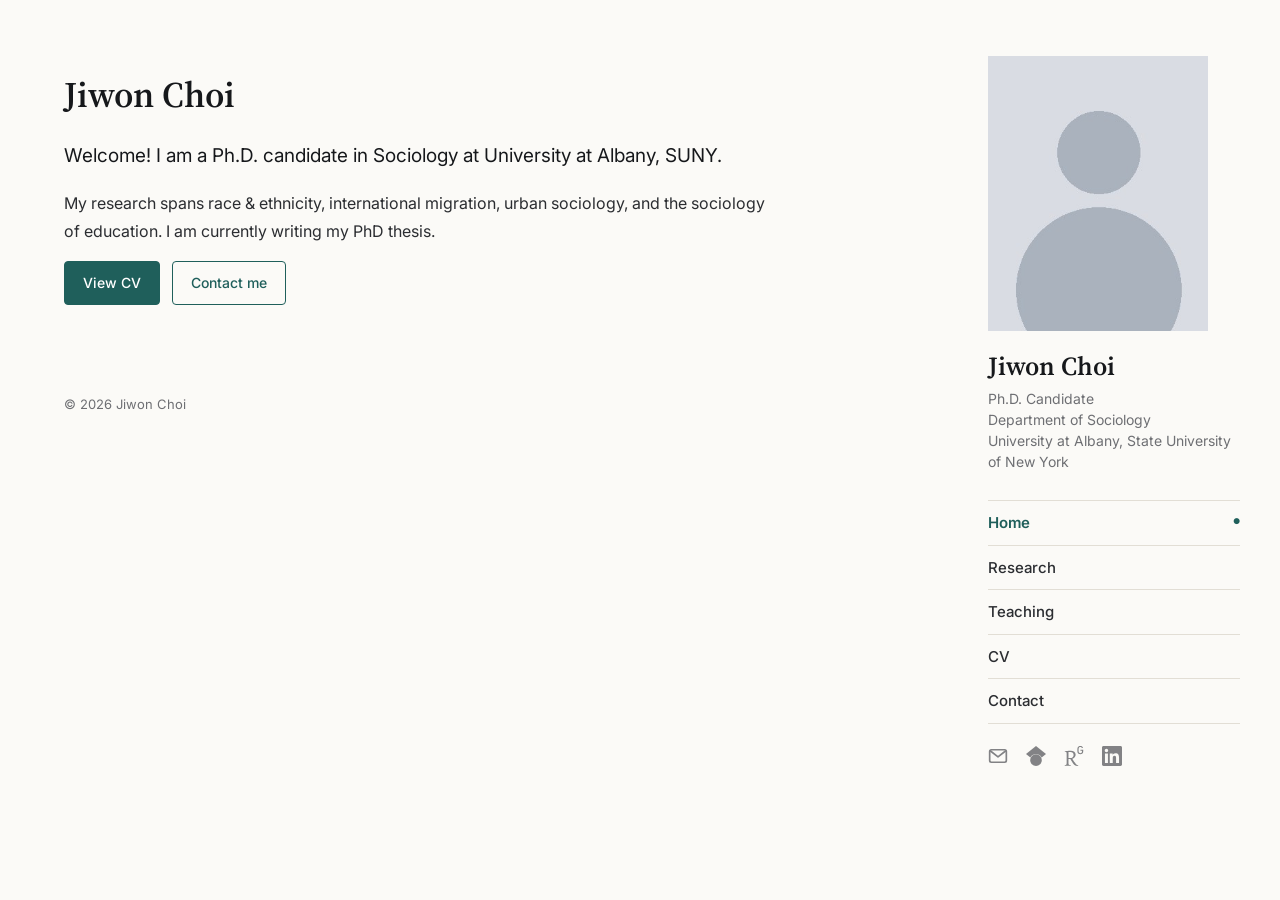
==== index.html @ 5751c20e "Update index.html" ====
<!DOCTYPE html>
<html lang="en">
<head>
  <meta charset="UTF-8">
  <meta name="viewport" content="width=device-width, initial-scale=1">
  <title>Jiwon Choi</title>
  <link rel="icon" href="images/favicon.svg" type="image/svg+xml">
  <link rel="stylesheet" href="style.css">
</head>
<body>
  <div class="layout">

    <!-- ===== 왼쪽 본문 ===== -->
    <main>
      <div class="content">
        <h1>Jiwon Choi</h1>
        <p class="lead">
          Welcome! I am a Ph.D. candidate in Sociology at University at Albany, SUNY.
        </p>
        <p>
          My research spans race &amp; ethnicity, international migration, urban sociology, and the sociology of education. I am currently writing my PhD thesis.
        </p>
        <p>
          <a class="button solid" href="cv.html">View CV</a>
          <a class="button" href="contact.html">Contact me</a>
        </p>

     

        <footer>© 2026 Jiwon Choi</footer>
      </div>
    </main>

    <!-- ===== 오른쪽 사이드바 ===== -->
    <aside class="sidebar">
      <img class="side-photo" src="images/profile.jpg" alt="Profile photo">
      <a class="side-name" href="index.html">Jiwon Choi</a>
      <p class="side-role">Ph.D. Candidate<br>Department of Sociology<br>University at Albany, State University of New York</p>

     <ul class="nav">
      <li><a href="index.html" class="active">Home</a></li>
        <li><a href="research.html">Research</a></li>
        <li><a href="teaching.html">Teaching</a></li>
        <li><a href="cv.html">CV</a></li>
        <li><a href="contact.html">Contact</a></li>
      </ul>

      <div class="icons">
        <a href="mailto:jchoi27@albany.edu" title="Email"><img src="images/icons/email.svg" alt="Email"></a>
        <a href="https://scholar.google.com/citations?user=bQFxTnsAAAAJ&amp;hl=en" title="Google Scholar"><img src="images/icons/scholar.svg" alt="Google Scholar"></a>
        <a href="https://www.researchgate.net/profile/Jiwon-Choi-56" title="ResearchGate"><img src="images/icons/researchgate.svg" alt="ResearchGate"></a>
        <a href="https://www.linkedin.com/in/jiwon-choi-sociology" title="LinkedIn"><img src="images/icons/linkedin.svg" alt="LinkedIn"></a>
      </div>
    </aside>

  </div>
</body>
</html>
---- style.css ----
/* 글꼴 (Google Fonts): 제목은 세리프, 본문은 산세리프 */
@import url("https://fonts.googleapis.com/css2?family=Source+Serif+4:opsz,wght@8..60,500;8..60,600&family=Inter:wght@400;500;600&display=swap");

/* ===== 색상 설정 (여기 숫자만 바꿔도 분위기가 바뀝니다) ===== */
:root {
  --bg: #fbfaf7;          /* 본문 배경 */
  --text: #2b2d31;        /* 기본 글자 */
  --heading: #16181b;     /* 제목 글자 */
  --muted: #6e6f73;       /* 회색 글자 */
  --accent: #1f5f5b;      /* 강조색 (링크, 현재 메뉴 표시) */
  --line: #e2ded5;        /* 구분선 */
  --side-width: 300px;    /* 사이드바 너비 */
}

* { box-sizing: border-box; }

html, body { margin: 0; }
body {
  background: var(--bg);
  color: var(--text);
  font: 16px/1.7 "Inter", "Apple SD Gothic Neo", "Malgun Gothic", sans-serif;
}

a { color: var(--accent); text-decoration: none; }
a:hover { text-decoration: underline; }

h1, h2, h3 {
  font-family: "Source Serif 4", Georgia, serif;
  color: var(--heading);
  font-weight: 600;
  line-height: 1.25;
}
h1 { font-size: 36px; margin: 0 0 24px; }
h2 { font-size: 22px; margin: 44px 0 14px; padding-bottom: 6px; border-bottom: 1px solid var(--line); }
h3 { font-size: 18px; margin: 24px 0 6px; }

/* ===== 전체 배치: 왼쪽 본문 + 오른쪽 사이드바 ===== */
.layout {
  display: flex;
  min-height: 100vh;
}
main {
  flex: 1;
  min-width: 0;
  padding: 72px 64px 80px;
}
.content { max-width: 720px; }

/* ===== 오른쪽 사이드바 ===== */
.sidebar {
  width: var(--side-width);
  flex-shrink: 0;
  padding: 56px 40px 32px 8px;
  position: sticky;      /* 스크롤해도 사이드바는 그 자리에 */
  top: 0;
  height: 100vh;
  overflow-y: auto;
}
/* 네모난 프로필 사진: 세로:가로 비율은 aspect-ratio 로 조절 (1 / 1 이면 정사각형) */
.side-photo {
  display: block;
  width: 100%;
  max-width: 220px;
  aspect-ratio: 4 / 5;
  object-fit: cover;
  background: #e6e3dc;
}
.side-name {
  display: block;
  margin-top: 20px;
  font-family: "Source Serif 4", Georgia, serif;
  font-size: 26px;
  font-weight: 600;
  line-height: 1.2;
  color: var(--heading);
}
.side-name:hover { text-decoration: none; }
.side-role { margin: 6px 0 0; font-size: 14px; color: var(--muted); line-height: 1.5; }

/* 메뉴 목록 */
.nav {
  list-style: none;
  margin: 28px 0 0;
  padding: 0;
  border-top: 1px solid var(--line);
}
.nav a {
  display: block;
  padding: 9px 0;
  border-bottom: 1px solid var(--line);
  color: var(--text);
  font-size: 15px;
  font-weight: 500;
}
.nav a:hover { color: var(--accent); text-decoration: none; }
.nav a::after { content: "→"; float: right; opacity: 0; transition: opacity .15s; }
.nav a:hover::after { opacity: .5; }
.nav a.active { color: var(--accent); font-weight: 600; }
.nav a.active::after { content: "●"; font-size: 8px; line-height: 2.8; opacity: 1; }

/* 로고 링크 (Email, Google Scholar 등): 가로 한 줄 */
.icons {
  display: flex;
  gap: 18px;
  margin-top: 22px;
}
.icons a { display: block; line-height: 0; opacity: .75; transition: opacity .15s; }
.icons a:hover { opacity: 1; }
.icons img { width: 20px; height: 20px; }

/* ===== 본문 요소 ===== */
.lead { font-size: 19px; line-height: 1.6; color: var(--heading); }
.muted { color: var(--muted); }

.button {
  display: inline-block;
  padding: 9px 18px;
  margin: 0 8px 8px 0;
  border: 1px solid var(--accent);
  border-radius: 4px;
  color: var(--accent);
  font-size: 14px;
  font-weight: 500;
}
.button:hover { background: var(--accent); color: #fff; text-decoration: none; }
.button.solid { background: var(--accent); color: #fff; }
.button.solid:hover { opacity: .9; }

/* 날짜가 오른쪽에 붙는 목록 (CV, Teaching 등) */
.entry { display: flex; justify-content: space-between; gap: 16px; margin: 10px 0; }
.entry .when { color: var(--muted); white-space: nowrap; font-size: 14px; }
.item { margin-bottom: 22px; }
.item p { margin: 4px 0; }

/* CV PDF 미리보기 창 */
.pdf-frame {
  width: 100%;
  height: 82vh;
  margin-top: 16px;
  border: 1px solid var(--line);
  border-radius: 4px;
  background: #fff;
}

table { width: 100%; border-collapse: collapse; }
td { padding: 10px 0; border-bottom: 1px solid var(--line); vertical-align: top; }
td:first-child { width: 160px; color: var(--muted); font-size: 14px; }

footer { margin-top: 80px; color: var(--muted); font-size: 13px; }

/* ===== 태블릿/휴대폰: 사이드바가 위로 올라옵니다 ===== */
@media (max-width: 860px) {
  .layout { flex-direction: column-reverse; }   /* 사이드바를 본문 위로 */
  .sidebar {
    width: 100%;
    height: auto;
    position: static;
    padding: 32px 16px 24px;
    text-align: center;
    border-bottom: 1px solid var(--line);
  }
  .side-photo { width: 150px; margin: 0 auto; }
  .nav { display: flex; flex-wrap: wrap; justify-content: center; gap: 4px 18px; border: none; margin-top: 18px; }
  .nav a { border: none; padding: 4px 0; }
  .nav a::after, .nav a.active::after { content: none; }
  .nav a.active { border-bottom: 2px solid var(--accent); }
  .icons { justify-content: center; margin-top: 16px; }
  main { padding: 40px 16px 60px; }
  h1 { font-size: 30px; }
  .pdf-frame { height: 70vh; }
}
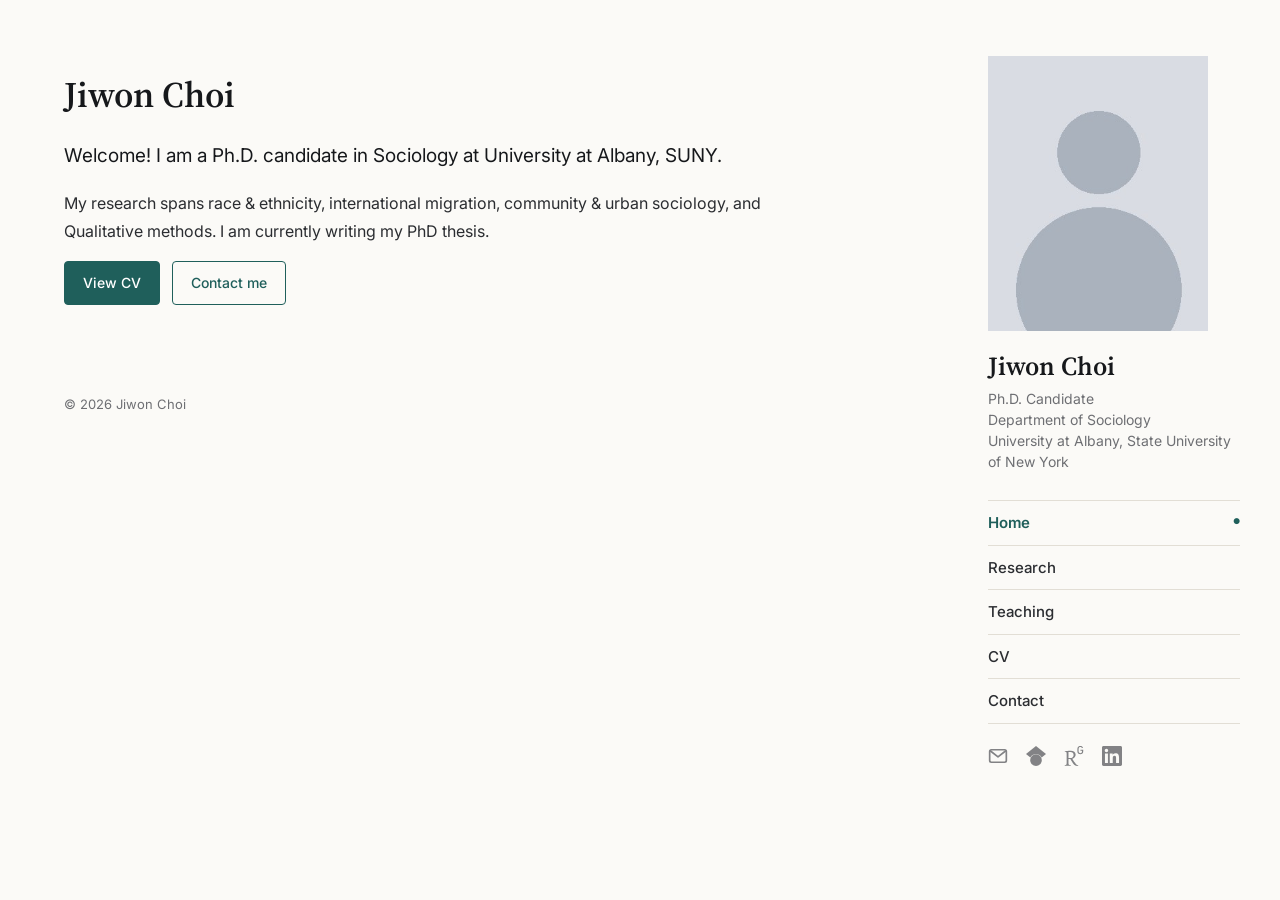
==== commit 466fdc79: "Update index.html" ====
--- a/index.html
+++ b/index.html
@@ -18,7 +18,7 @@
           Welcome! I am a Ph.D. candidate in Sociology at University at Albany, SUNY.
         </p>
         <p>
-          My research spans race &amp; ethnicity, international migration, urban sociology, and the sociology of education. I am currently writing my PhD thesis.
+          My research spans race &amp; ethnicity, international migration, community &amp; urban sociology, and Qualitative methods. I am currently writing my PhD thesis.
         </p>
         <p>
           <a class="button solid" href="cv.html">View CV</a>
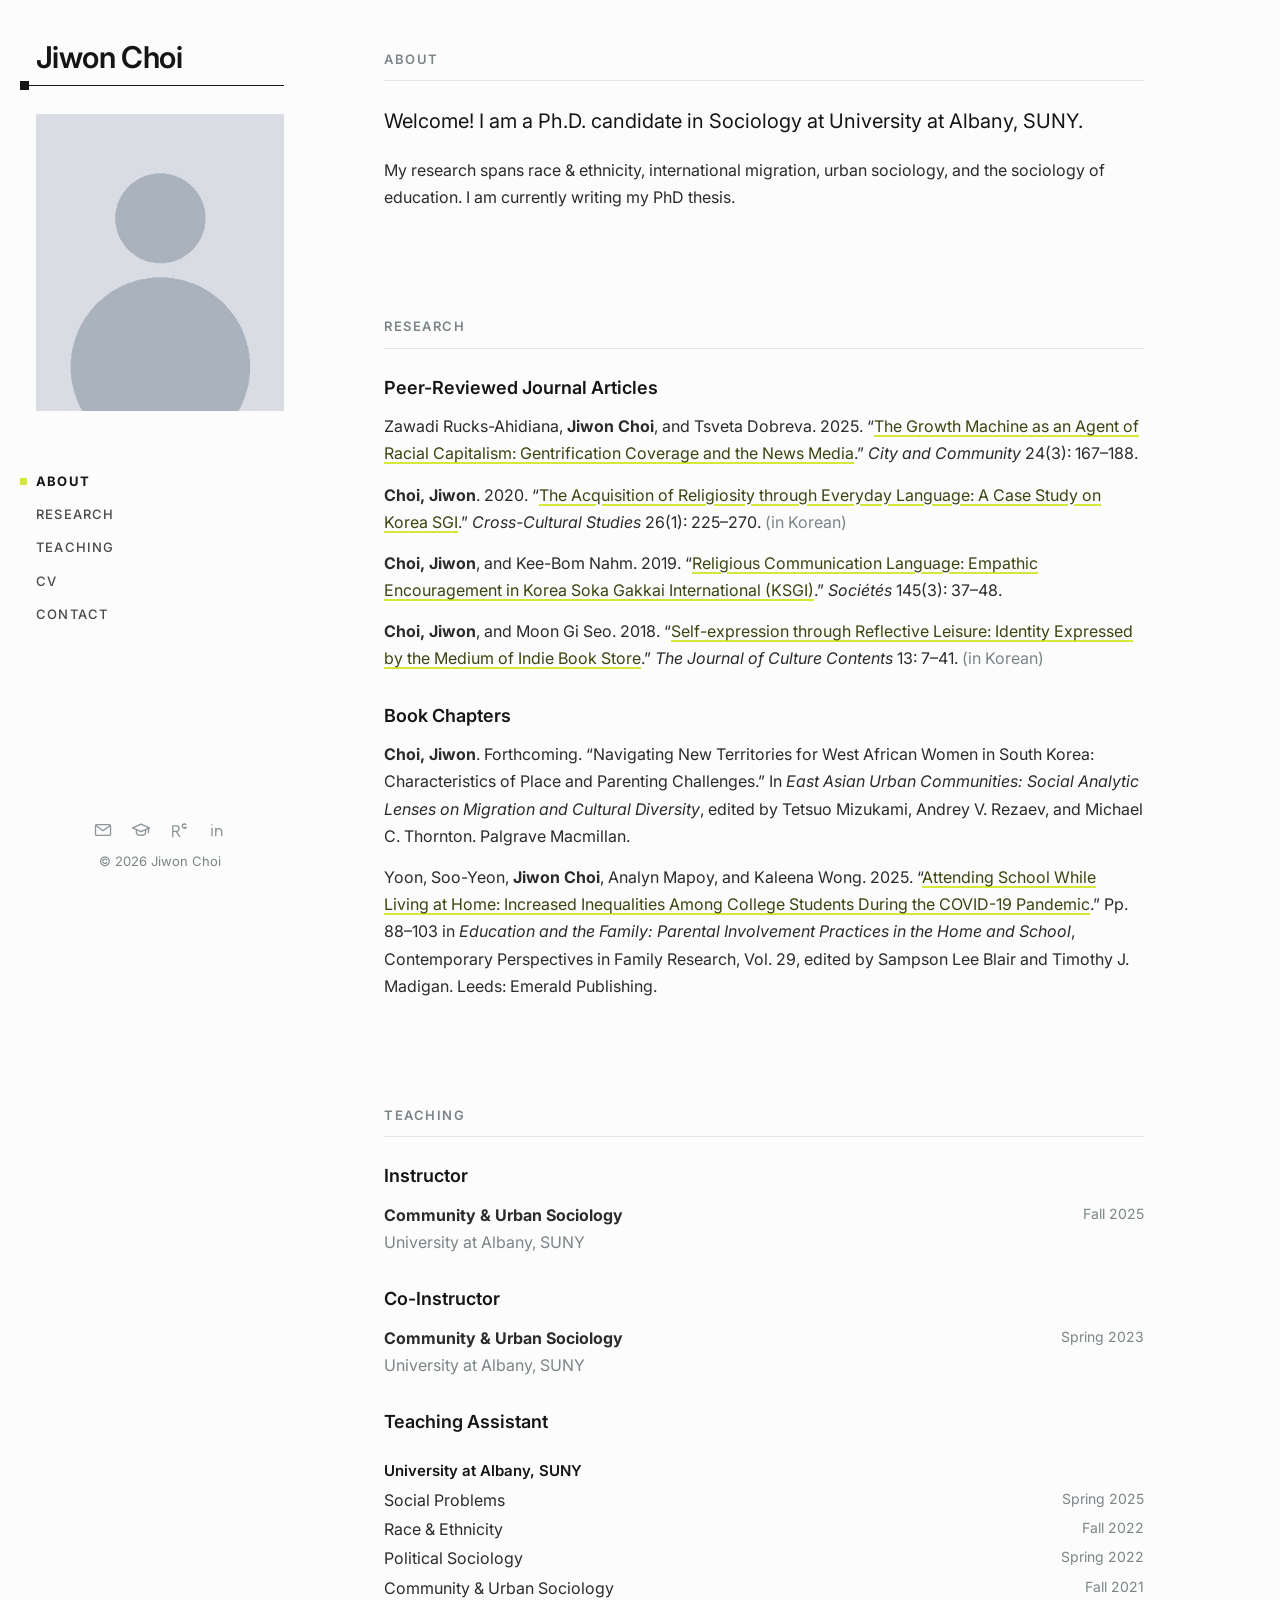
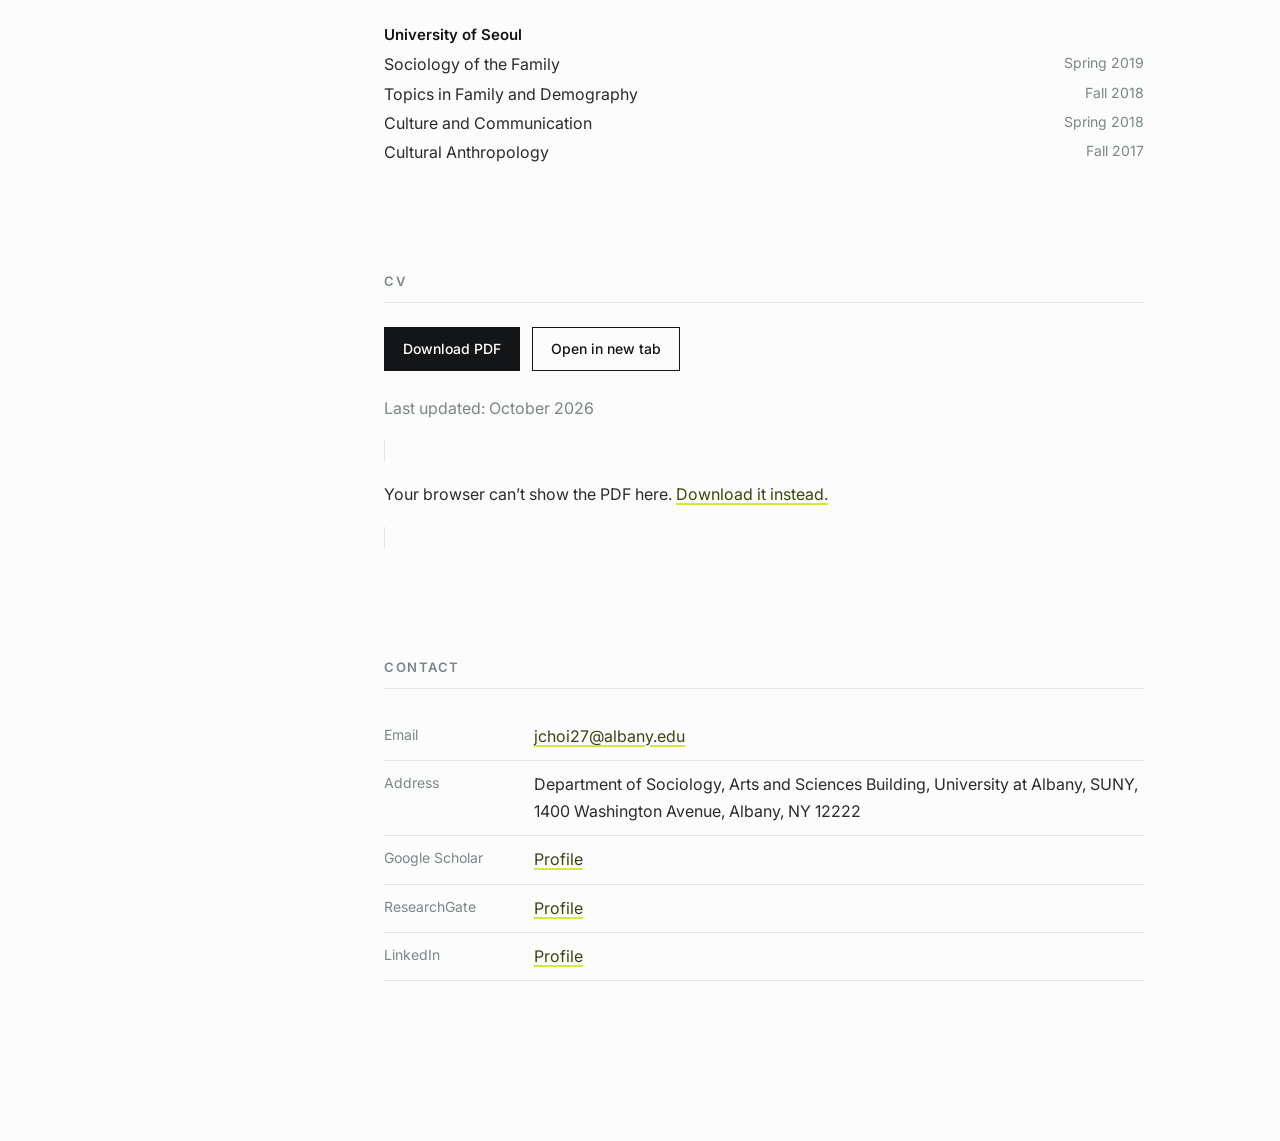
==== commit f254df82: "Add files via upload" ====
--- a/index.html
+++ b/index.html
@@ -4,55 +4,159 @@
   <meta charset="UTF-8">
   <meta name="viewport" content="width=device-width, initial-scale=1">
   <title>Jiwon Choi</title>
-  <link rel="icon" href="images/favicon.svg" type="image/svg+xml">
+  <link rel="icon" href="images/favicon.svg?v=2" type="image/svg+xml">
   <link rel="stylesheet" href="style.css">
 </head>
 <body>
   <div class="layout">
 
-    <!-- ===== 왼쪽 본문 ===== -->
+    <!-- ===================== 왼쪽 사이드바 (고정) ===================== -->
+    <aside class="sidebar">
+      <a class="side-name" href="#about">Jiwon Choi</a>
+      <div class="name-rule"></div>
+
+      <!-- 프로필 사진: images 폴더의 profile.jpg -->
+      <img class="side-photo" src="images/profile.jpg" alt="Jiwon Choi">
+
+      <!-- 메뉴: href="#구역이름" 이 오른쪽 본문의 section id 와 연결됩니다 -->
+      <ul class="nav">
+        <li><a href="#about">About</a></li>
+        <li><a href="#research">Research</a></li>
+        <li><a href="#teaching">Teaching</a></li>
+        <li><a href="#cv">CV</a></li>
+        <li><a href="#contact">Contact</a></li>
+      </ul>
+
+      <div class="side-bottom">
+        <!-- 아이콘 링크: href="..." 안의 주소만 바꾸면 됩니다 -->
+        <div class="icons">
+          <a href="mailto:jchoi27@albany.edu" title="Email" aria-label="Email">
+            <svg viewBox="0 0 24 24" fill="none" stroke="currentColor" stroke-width="1.6" stroke-linecap="round" stroke-linejoin="round"><rect x="3" y="5.5" width="18" height="13" rx="1.5"/><path d="m3.5 6.5 8.5 6.5 8.5-6.5"/></svg>
+          </a>
+          <a href="https://scholar.google.com/citations?user=bQFxTnsAAAAJ&amp;hl=en" title="Google Scholar" aria-label="Google Scholar">
+            <svg viewBox="0 0 24 24" fill="none" stroke="currentColor" stroke-width="1.6" stroke-linecap="round" stroke-linejoin="round"><path d="M2 9.5 12 5l10 4.5-10 4.5z"/><path d="M6.5 11.5v4.2c0 1.3 2.5 2.8 5.5 2.8s5.5-1.5 5.5-2.8v-4.2"/><path d="M21 10v5"/></svg>
+          </a>
+          <a href="https://www.researchgate.net/profile/Jiwon-Choi-56" title="ResearchGate" aria-label="ResearchGate">
+            <svg viewBox="0 0 24 24" fill="none" stroke="currentColor" stroke-width="1.6" stroke-linecap="round" stroke-linejoin="round"><path d="M4.5 20V7h4.3a3.3 3.3 0 0 1 0 6.6H4.5"/><path d="m8.6 13.6 4.2 6.4"/><path d="M20.3 5.4A2.6 2.6 0 1 0 20.6 9h-1.9"/></svg>
+          </a>
+          <a href="https://www.linkedin.com/in/jiwon-choi-sociology" title="LinkedIn" aria-label="LinkedIn">
+            <svg viewBox="0 0 24 24" fill="none" stroke="currentColor" stroke-width="1.6" stroke-linecap="round" stroke-linejoin="round"><path d="M6 10v9"/><path d="M6 5.6v.2"/><path d="M10.5 19v-9"/><path d="M10.5 14a3.6 3.6 0 0 1 7.2 0v5"/></svg>
+          </a>
+        </div>
+        <p class="copyright">© 2026 Jiwon Choi</p>
+      </div>
+    </aside>
+
+    <!-- ===================== 오른쪽 본문 (스크롤) ===================== -->
     <main>
       <div class="content">
-        <h1>Jiwon Choi</h1>
-        <p class="lead">
-          Welcome! I am a Ph.D. candidate in Sociology at University at Albany, SUNY.
-        </p>
-        <p>
-          My research spans race &amp; ethnicity, international migration, community &amp; urban sociology, and Qualitative methods. I am currently writing my PhD thesis.
-        </p>
-        <p>
-          <a class="button solid" href="cv.html">View CV</a>
-          <a class="button" href="contact.html">Contact me</a>
-        </p>
 
-     
+        <!-- ===== ABOUT ===== -->
+        <section id="about">
+          <h2>About</h2>
+          <p class="lead">Welcome! I am a Ph.D. candidate in Sociology at University at Albany, SUNY.</p>
+          <p>My research spans race &amp; ethnicity, international migration, urban sociology, and the sociology of education. I am currently writing my PhD thesis.</p>
+        </section>
 
-        <footer>© 2026 Jiwon Choi</footer>
+        <!-- ===== RESEARCH ===== -->
+        <section id="research">
+          <h2>Research</h2>
+          <h3>Peer-Reviewed Journal Articles</h3>
+          <ul class="pubs">
+            <li>Zawadi Rucks-Ahidiana, <strong>Jiwon Choi</strong>, and Tsveta Dobreva. 2025. “<a href="https://doi.org/10.1177/15356841251330240" target="_blank">The Growth Machine as an Agent of Racial Capitalism: Gentrification Coverage and the News Media</a>.” <em>City and Community</em> 24(3): 167–188.</li>
+            <li><strong>Choi, Jiwon</strong>. 2020. “<a href="https://www.kci.go.kr/kciportal/landing/article.kci?arti_id=ART002599638" target="_blank">The Acquisition of Religiosity through Everyday Language: A Case Study on Korea SGI</a>.” <em>Cross-Cultural Studies</em> 26(1): 225–270. <span class="muted">(in Korean)</span></li>
+            <li><strong>Choi, Jiwon</strong>, and Kee-Bom Nahm. 2019. “<a href="https://shs.cairn.info/article/E_SOC_145_0037?lang=en&amp;ID_ARTICLE=E_SOC_145_0037" target="_blank">Religious Communication Language: Empathic Encouragement in Korea Soka Gakkai International (KSGI)</a>.” <em>Sociétés</em> 145(3): 37–48.</li>
+            <li><strong>Choi, Jiwon</strong>, and Moon Gi Seo. 2018. “<a href="https://www.kci.go.kr/kciportal/landing/article.kci?arti_id=ART002382150" target="_blank">Self-expression through Reflective Leisure: Identity Expressed by the Medium of Indie Book Store</a>.” <em>The Journal of Culture Contents</em> 13: 7–41. <span class="muted">(in Korean)</span></li>
+          </ul>
+
+          <h3>Book Chapters</h3>
+          <ul class="pubs">
+            <li><strong>Choi, Jiwon</strong>. Forthcoming. “Navigating New Territories for West African Women in South Korea: Characteristics of Place and Parenting Challenges.” In <em>East Asian Urban Communities: Social Analytic Lenses on Migration and Cultural Diversity</em>, edited by Tetsuo Mizukami, Andrey V. Rezaev, and Michael C. Thornton. Palgrave Macmillan.</li>
+            <li>Yoon, Soo-Yeon, <strong>Jiwon Choi</strong>, Analyn Mapoy, and Kaleena Wong. 2025. “<a href="https://doi.org/10.1108/S1530-353520250000029004" target="_blank">Attending School While Living at Home: Increased Inequalities Among College Students During the COVID-19 Pandemic</a>.” Pp. 88–103 in <em>Education and the Family: Parental Involvement Practices in the Home and School</em>, Contemporary Perspectives in Family Research, Vol. 29, edited by Sampson Lee Blair and Timothy J. Madigan. Leeds: Emerald Publishing.</li>
+          </ul>
+        </section>
+
+        <!-- ===== TEACHING ===== -->
+        <section id="teaching">
+          <h2>Teaching</h2>
+
+          <h3>Instructor</h3>
+          <div class="item">
+            <div class="entry"><strong>Community &amp; Urban Sociology</strong><span class="when">Fall 2025</span></div>
+            <p class="muted">University at Albany, SUNY</p>
+          </div>
+
+          <h3>Co-Instructor</h3>
+          <div class="item">
+            <div class="entry"><strong>Community &amp; Urban Sociology</strong><span class="when">Spring 2023</span></div>
+            <p class="muted">University at Albany, SUNY</p>
+          </div>
+
+          <h3>Teaching Assistant</h3>
+          <div class="tight">
+            <h4>University at Albany, SUNY</h4>
+            <div class="entry"><span>Social Problems</span><span class="when">Spring 2025</span></div>
+            <div class="entry"><span>Race &amp; Ethnicity</span><span class="when">Fall 2022</span></div>
+            <div class="entry"><span>Political Sociology</span><span class="when">Spring 2022</span></div>
+            <div class="entry"><span>Community &amp; Urban Sociology</span><span class="when">Fall 2021</span></div>
+
+            <h4>University of Seoul</h4>
+            <div class="entry"><span>Sociology of the Family</span><span class="when">Spring 2019</span></div>
+            <div class="entry"><span>Topics in Family and Demography</span><span class="when">Fall 2018</span></div>
+            <div class="entry"><span>Culture and Communication</span><span class="when">Spring 2018</span></div>
+            <div class="entry"><span>Cultural Anthropology</span><span class="when">Fall 2017</span></div>
+          </div>
+        </section>
+
+        <!-- ===== CV ===== -->
+        <section id="cv">
+          <h2>CV</h2>
+          <p>
+            <a class="button solid" href="files/cv.pdf" download="Jiwon_Choi_CV.pdf">Download PDF</a>
+            <a class="button" href="files/cv.pdf" target="_blank">Open in new tab</a>
+          </p>
+          <p class="muted">Last updated: October 2026</p>
+          <!-- CV를 새로 올릴 때마다 ?v= 뒤 숫자를 하나씩 올리세요 -->
+          <object class="pdf-frame" data="files/cv.pdf?v=2" type="application/pdf">
+            <p>Your browser can’t show the PDF here. <a href="files/cv.pdf">Download it instead.</a></p>
+          </object>
+        </section>
+
+        <!-- ===== CONTACT ===== -->
+        <section id="contact">
+          <h2>Contact</h2>
+          <table>
+            <tr><td>Email</td><td><a href="mailto:jchoi27@albany.edu">jchoi27@albany.edu</a></td></tr>
+            <tr><td>Address</td><td>Department of Sociology, Arts and Sciences Building, University at Albany, SUNY, 1400 Washington Avenue, Albany, NY 12222</td></tr>
+            <tr><td>Google Scholar</td><td><a href="https://scholar.google.com/citations?user=bQFxTnsAAAAJ&amp;hl=en">Profile</a></td></tr>
+            <tr><td>ResearchGate</td><td><a href="https://www.researchgate.net/profile/Jiwon-Choi-56">Profile</a></td></tr>
+            <tr><td>LinkedIn</td><td><a href="https://www.linkedin.com/in/jiwon-choi-sociology">Profile</a></td></tr>
+          </table>
+        </section>
+
       </div>
     </main>
 
-    <!-- ===== 오른쪽 사이드바 ===== -->
-    <aside class="sidebar">
-      <img class="side-photo" src="images/profile.jpg" alt="Profile photo">
-      <a class="side-name" href="index.html">Jiwon Choi</a>
-      <p class="side-role">Ph.D. Candidate<br>Department of Sociology<br>University at Albany, State University of New York</p>
+  </div>
 
-     <ul class="nav">
-      <li><a href="index.html" class="active">Home</a></li>
-        <li><a href="research.html">Research</a></li>
-        <li><a href="teaching.html">Teaching</a></li>
-        <li><a href="cv.html">CV</a></li>
-        <li><a href="contact.html">Contact</a></li>
-      </ul>
-
-      <div class="icons">
-        <a href="mailto:jchoi27@albany.edu" title="Email"><img src="images/icons/email.svg" alt="Email"></a>
-        <a href="https://scholar.google.com/citations?user=bQFxTnsAAAAJ&amp;hl=en" title="Google Scholar"><img src="images/icons/scholar.svg" alt="Google Scholar"></a>
-        <a href="https://www.researchgate.net/profile/Jiwon-Choi-56" title="ResearchGate"><img src="images/icons/researchgate.svg" alt="ResearchGate"></a>
-        <a href="https://www.linkedin.com/in/jiwon-choi-sociology" title="LinkedIn"><img src="images/icons/linkedin.svg" alt="LinkedIn"></a>
-      </div>
-    </aside>
-
-  </div>
+  <!-- 스크롤 위치에 따라 왼쪽 메뉴의 현재 구역을 표시 -->
+  <script>
+    (function () {
+      var links = document.querySelectorAll('.nav a');
+      var sections = Array.prototype.map.call(links, function (a) {
+        return document.querySelector(a.getAttribute('href'));
+      });
+      function update() {
+        var y = window.scrollY + window.innerHeight * 0.3;
+        var current = 0;
+        sections.forEach(function (s, i) { if (s && s.offsetTop <= y) current = i; });
+        if (window.innerHeight + window.scrollY >= document.body.scrollHeight - 2) current = sections.length - 1;
+        links.forEach(function (a, i) { a.classList.toggle('active', i === current); });
+      }
+      window.addEventListener('scroll', update, { passive: true });
+      window.addEventListener('resize', update);
+      update();
+    })();
+  </script>
 </body>
 </html>
--- a/style.css
+++ b/style.css
@@ -1,171 +1,189 @@
-/* 글꼴 (Google Fonts): 제목은 세리프, 본문은 산세리프 */
-@import url("https://fonts.googleapis.com/css2?family=Source+Serif+4:opsz,wght@8..60,500;8..60,600&family=Inter:wght@400;500;600&display=swap");
+/* 글꼴 (Google Fonts) */
+@import url("https://fonts.googleapis.com/css2?family=Inter:wght@400;500;600;700&display=swap");
 
-/* ===== 색상 설정 (여기 숫자만 바꿔도 분위기가 바뀝니다) ===== */
+/* ===== 색상 설정 ===== */
 :root {
-  --bg: #fbfaf7;          /* 본문 배경 */
-  --text: #2b2d31;        /* 기본 글자 */
-  --heading: #16181b;     /* 제목 글자 */
-  --muted: #6e6f73;       /* 회색 글자 */
-  --accent: #1f5f5b;      /* 강조색 (링크, 현재 메뉴 표시) */
-  --line: #e2ded5;        /* 구분선 */
-  --side-width: 300px;    /* 사이드바 너비 */
+  --bg: #fcfcfc;          /* 전체 배경 */
+  --text: #2a2b2d;        /* 기본 글자 */
+  --heading: #141516;     /* 이름·제목 */
+  --muted: #7b8587;       /* 회색 글자 (날짜, 저작권 등) */
+  --icon: #8c9597;        /* 아이콘 색 */
+  --line: #e4e6e6;        /* 구분선 */
+  --accent: #d5e739;      /* 포인트 색: PANTONE 388 U (로고와 같은 색) */
+  --link: #3a4410;        /* 링크 글자색: 짙은 올리브 (로고 글자와 같은 색) */
+  --side-width: 320px;    /* 왼쪽 사이드바 너비 */
 }
 
 * { box-sizing: border-box; }
-
-html, body { margin: 0; }
+html { scroll-behavior: smooth; }   /* 메뉴를 누르면 부드럽게 스크롤 */
 body {
+  margin: 0;
   background: var(--bg);
   color: var(--text);
-  font: 16px/1.7 "Inter", "Apple SD Gothic Neo", "Malgun Gothic", sans-serif;
+  font: 16px/1.7 "Inter", "Helvetica Neue", Arial, "Apple SD Gothic Neo", "Malgun Gothic", sans-serif;
 }
 
-a { color: var(--accent); text-decoration: none; }
-a:hover { text-decoration: underline; }
+a { color: var(--link); text-decoration: underline; text-decoration-color: var(--accent);
+    text-decoration-thickness: 2px; text-underline-offset: 3px; }
+a:hover { text-decoration-color: var(--link); }
 
-h1, h2, h3 {
-  font-family: "Source Serif 4", Georgia, serif;
-  color: var(--heading);
-  font-weight: 600;
-  line-height: 1.25;
-}
-h1 { font-size: 36px; margin: 0 0 24px; }
-h2 { font-size: 22px; margin: 44px 0 14px; padding-bottom: 6px; border-bottom: 1px solid var(--line); }
-h3 { font-size: 18px; margin: 24px 0 6px; }
+/* ===== 전체 배치: 왼쪽 사이드바(고정) + 오른쪽 본문(스크롤) ===== */
+.layout { display: flex; min-height: 100vh; }
 
-/* ===== 전체 배치: 왼쪽 본문 + 오른쪽 사이드바 ===== */
-.layout {
-  display: flex;
-  min-height: 100vh;
-}
-main {
-  flex: 1;
-  min-width: 0;
-  padding: 72px 64px 80px;
-}
-.content { max-width: 720px; }
-
-/* ===== 오른쪽 사이드바 ===== */
+/* ===== 왼쪽 사이드바 ===== */
 .sidebar {
   width: var(--side-width);
   flex-shrink: 0;
-  padding: 56px 40px 32px 8px;
-  position: sticky;      /* 스크롤해도 사이드바는 그 자리에 */
+  position: sticky;       /* 스크롤해도 사이드바는 제자리 */
   top: 0;
   height: 100vh;
   overflow-y: auto;
+  padding: 40px 36px 28px;
+  display: flex;
+  flex-direction: column;
 }
-/* 네모난 프로필 사진: 세로:가로 비율은 aspect-ratio 로 조절 (1 / 1 이면 정사각형) */
+
+/* 이름 + 아래 가로선 + 왼쪽 끝 작은 네모 */
+.side-name {
+  display: block;
+  margin: 0 0 0 0;
+  padding-bottom: 10px;
+  font-size: 30px;
+  font-weight: 600;
+  letter-spacing: -0.02em;
+  line-height: 1.15;
+  color: var(--heading);
+  text-decoration: none;
+}
+.name-rule {
+  position: relative;
+  height: 1px;
+  background: var(--heading);
+  margin: 0 0 28px -16px;   /* 선이 이름보다 살짝 왼쪽에서 시작 */
+}
+.name-rule::before {
+  content: "";
+  position: absolute;
+  left: 0; top: -4px;
+  width: 9px; height: 9px;
+  background: var(--heading);
+}
+
+/* 프로필 사진 (네모) : aspect-ratio 로 비율 조절 */
 .side-photo {
   display: block;
   width: 100%;
-  max-width: 220px;
-  aspect-ratio: 4 / 5;
+  aspect-ratio: 5 / 6;
   object-fit: cover;
-  background: #e6e3dc;
+  background: #eceeee;
 }
-.side-name {
-  display: block;
-  margin-top: 20px;
-  font-family: "Source Serif 4", Georgia, serif;
-  font-size: 26px;
+
+/* 메뉴 */
+.nav { list-style: none; margin: 56px 0 0; padding: 0; }
+.nav li { margin: 0 0 6px; }
+.nav a {
+  position: relative;
+  display: inline-block;
+  font-size: 13px;
+  font-weight: 500;
+  letter-spacing: 0.09em;
+  text-transform: uppercase;
+  color: var(--heading);
+  text-decoration: none;
+  opacity: .78;
+}
+.nav a:hover { opacity: 1; }
+/* 지금 보고 있는 구역: 글자 진하게 + 왼쪽에 포인트색 네모 */
+.nav a.active { opacity: 1; font-weight: 700; }
+.nav a.active::before {
+  content: "";
+  position: absolute;
+  left: -16px; top: 50%;
+  width: 7px; height: 7px;
+  margin-top: -3.5px;
+  background: var(--accent);
+}
+
+/* 아래쪽: 아이콘 + 저작권 */
+.side-bottom { margin-top: auto; padding-top: 40px; text-align: center; }
+.icons { display: flex; justify-content: center; gap: 18px; }
+.icons a { color: var(--icon); line-height: 0; text-decoration: none; }
+.icons a:hover { color: var(--heading); }
+.icons svg { width: 20px; height: 20px; }
+.copyright { margin: 10px 0 0; font-size: 13px; color: var(--muted); }
+
+/* ===== 오른쪽 본문 ===== */
+main { flex: 1; min-width: 0; padding: 40px 64px 120px; }
+.content { max-width: 760px; }
+
+section { scroll-margin-top: 32px; padding-top: 8px; margin-bottom: 96px; }
+section:last-child { margin-bottom: 40px; }
+
+h2 {
+  margin: 0 0 24px;
+  padding-bottom: 10px;
+  border-bottom: 1px solid var(--line);
+  font-size: 13px;
   font-weight: 600;
-  line-height: 1.2;
-  color: var(--heading);
+  letter-spacing: 0.12em;
+  text-transform: uppercase;
+  color: var(--muted);
 }
-.side-name:hover { text-decoration: none; }
-.side-role { margin: 6px 0 0; font-size: 14px; color: var(--muted); line-height: 1.5; }
+h3 { margin: 28px 0 10px; font-size: 18px; font-weight: 600; color: var(--heading); }
+h3:first-of-type { margin-top: 0; }
+h4 { margin: 20px 0 6px; font-size: 15px; font-weight: 600; color: var(--heading); }
 
-/* 메뉴 목록 */
-.nav {
-  list-style: none;
-  margin: 28px 0 0;
-  padding: 0;
-  border-top: 1px solid var(--line);
-}
-.nav a {
-  display: block;
-  padding: 9px 0;
-  border-bottom: 1px solid var(--line);
-  color: var(--text);
-  font-size: 15px;
-  font-weight: 500;
-}
-.nav a:hover { color: var(--accent); text-decoration: none; }
-.nav a::after { content: "→"; float: right; opacity: 0; transition: opacity .15s; }
-.nav a:hover::after { opacity: .5; }
-.nav a.active { color: var(--accent); font-weight: 600; }
-.nav a.active::after { content: "●"; font-size: 8px; line-height: 2.8; opacity: 1; }
-
-/* 로고 링크 (Email, Google Scholar 등): 가로 한 줄 */
-.icons {
-  display: flex;
-  gap: 18px;
-  margin-top: 22px;
-}
-.icons a { display: block; line-height: 0; opacity: .75; transition: opacity .15s; }
-.icons a:hover { opacity: 1; }
-.icons img { width: 20px; height: 20px; }
-
-/* ===== 본문 요소 ===== */
-.lead { font-size: 19px; line-height: 1.6; color: var(--heading); }
+.lead { font-size: 20px; line-height: 1.6; color: var(--heading); margin-top: 0; }
 .muted { color: var(--muted); }
 
+/* 버튼 */
 .button {
   display: inline-block;
   padding: 9px 18px;
   margin: 0 8px 8px 0;
-  border: 1px solid var(--accent);
-  border-radius: 4px;
-  color: var(--accent);
+  border: 1px solid var(--heading);
+  color: var(--heading);
   font-size: 14px;
   font-weight: 500;
+  text-decoration: none;
 }
-.button:hover { background: var(--accent); color: #fff; text-decoration: none; }
-.button.solid { background: var(--accent); color: #fff; }
-.button.solid:hover { opacity: .9; }
+.button:hover { background: var(--heading); color: #fff; }
+.button.solid { background: var(--heading); color: #fff; }
+.button.solid:hover { background: #333; }
 
-/* 날짜가 오른쪽에 붙는 목록 (CV, Teaching 등) */
+/* 논문 목록 */
+.pubs { list-style: none; padding: 0; margin: 0 0 8px; }
+.pubs li { margin-bottom: 14px; }
+
+/* 과목·날짜 한 줄 (날짜는 오른쪽 끝) */
 .entry { display: flex; justify-content: space-between; gap: 16px; margin: 10px 0; }
 .entry .when { color: var(--muted); white-space: nowrap; font-size: 14px; }
-.item { margin-bottom: 22px; }
-.item p { margin: 4px 0; }
+.item { margin-bottom: 18px; }
+.item .entry { margin-bottom: 0; }
+.item p { margin: 0; }
+.tight .entry { margin: 2px 0; }    /* Teaching Assistant 목록 줄간격 */
+.tight h4 { margin-bottom: 4px; }
 
-/* CV PDF 미리보기 창 */
-.pdf-frame {
-  width: 100%;
-  height: 82vh;
-  margin-top: 16px;
-  border: 1px solid var(--line);
-  border-radius: 4px;
-  background: #fff;
-}
+/* CV PDF 미리보기 */
+.pdf-frame { width: 100%; height: 80vh; margin-top: 12px; border: 1px solid var(--line); background: #fff; }
 
+/* Contact 표 */
 table { width: 100%; border-collapse: collapse; }
 td { padding: 10px 0; border-bottom: 1px solid var(--line); vertical-align: top; }
-td:first-child { width: 160px; color: var(--muted); font-size: 14px; }
+td:first-child { width: 150px; color: var(--muted); font-size: 14px; }
 
-footer { margin-top: 80px; color: var(--muted); font-size: 13px; }
-
-/* ===== 태블릿/휴대폰: 사이드바가 위로 올라옵니다 ===== */
-@media (max-width: 860px) {
-  .layout { flex-direction: column-reverse; }   /* 사이드바를 본문 위로 */
-  .sidebar {
-    width: 100%;
-    height: auto;
-    position: static;
-    padding: 32px 16px 24px;
-    text-align: center;
-    border-bottom: 1px solid var(--line);
-  }
-  .side-photo { width: 150px; margin: 0 auto; }
-  .nav { display: flex; flex-wrap: wrap; justify-content: center; gap: 4px 18px; border: none; margin-top: 18px; }
-  .nav a { border: none; padding: 4px 0; }
-  .nav a::after, .nav a.active::after { content: none; }
-  .nav a.active { border-bottom: 2px solid var(--accent); }
-  .icons { justify-content: center; margin-top: 16px; }
-  main { padding: 40px 16px 60px; }
-  h1 { font-size: 30px; }
+/* ===== 태블릿·휴대폰: 사이드바가 위로, 메뉴는 가로 한 줄 ===== */
+@media (max-width: 900px) {
+  .layout { flex-direction: column; }
+  .sidebar { width: 100%; height: auto; position: static; padding: 28px 20px 8px; }
+  .side-photo { width: 200px; margin: 0 auto; }
+  .nav { margin-top: 24px; display: flex; flex-wrap: wrap; justify-content: center; gap: 4px 14px; }
+  .nav a { font-size: 12px; letter-spacing: 0.06em; }
+  .nav li { margin: 0; }
+  .nav a.active::before { display: none; }
+  .nav a.active { text-decoration: underline; text-decoration-color: var(--accent); text-decoration-thickness: 3px; text-underline-offset: 5px; }
+  .side-bottom { padding-top: 18px; }
+  main { padding: 32px 20px 80px; }
+  section { margin-bottom: 64px; }
   .pdf-frame { height: 70vh; }
 }
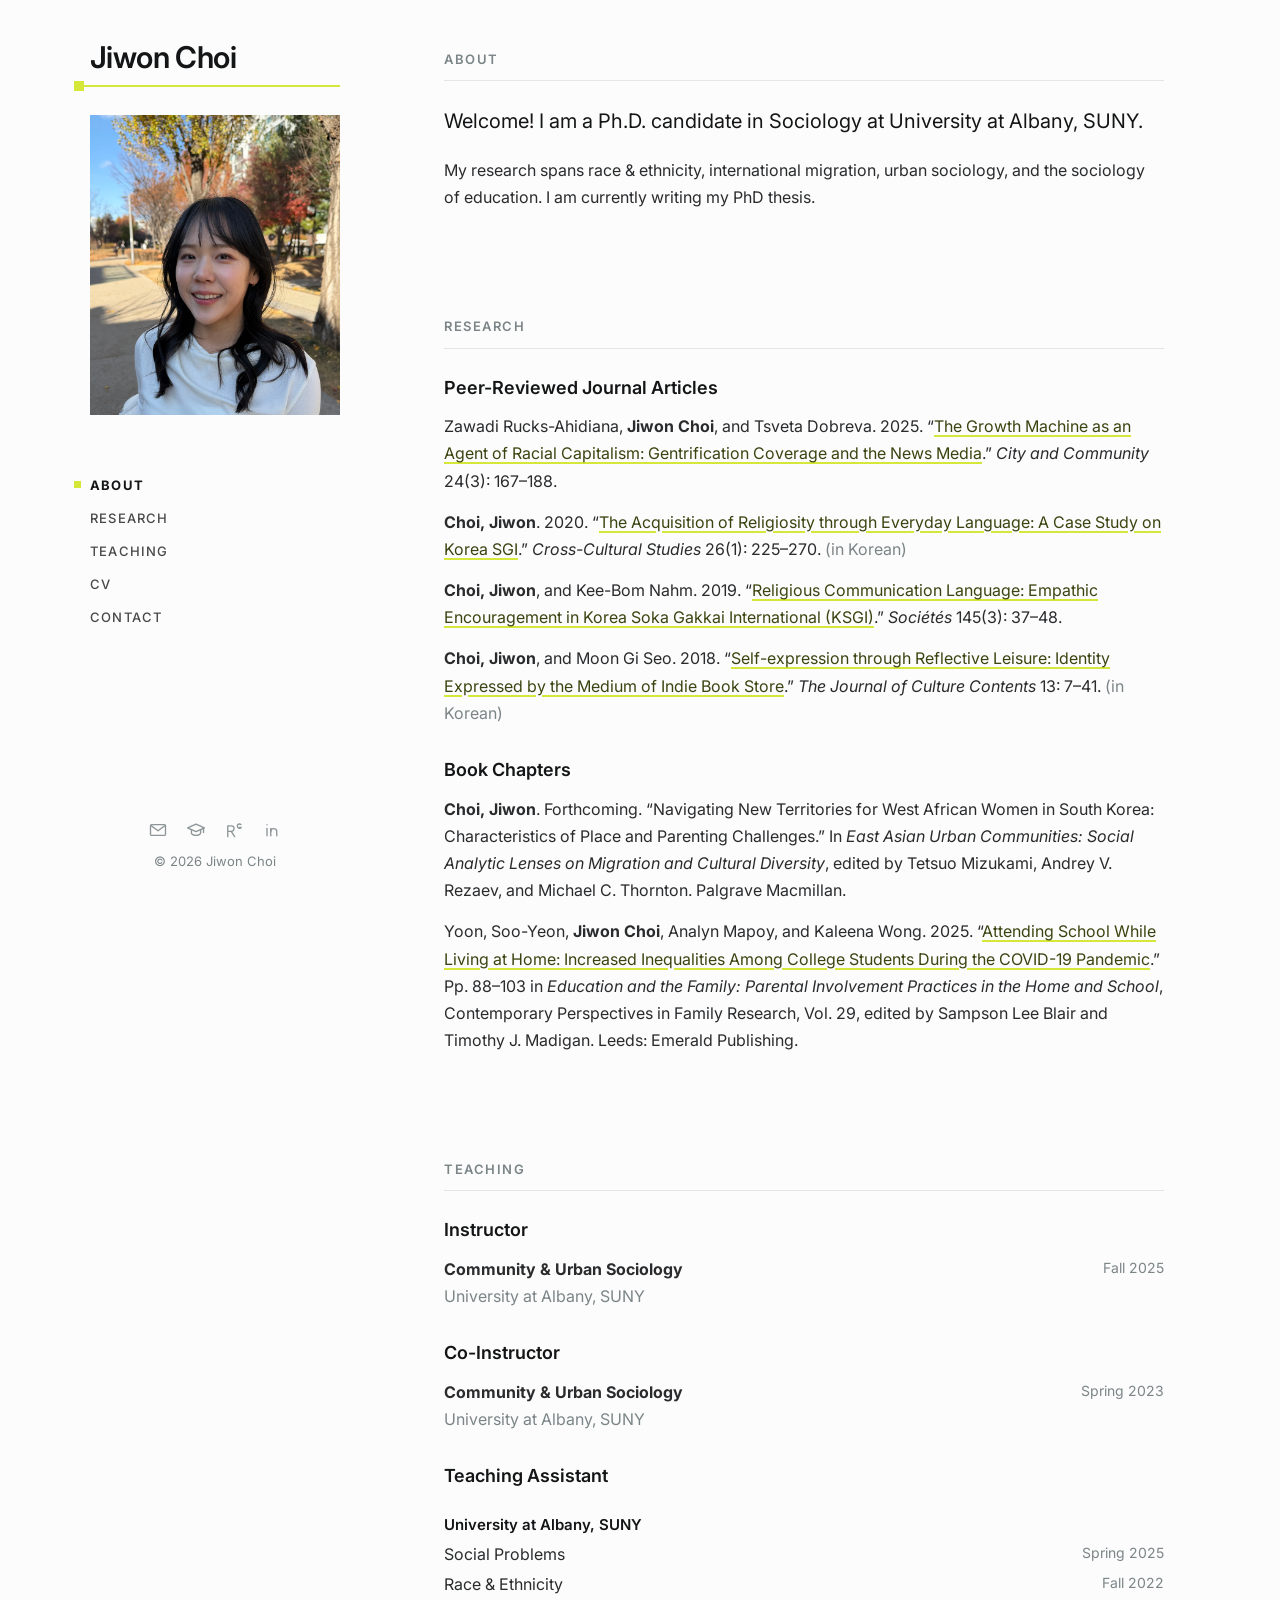
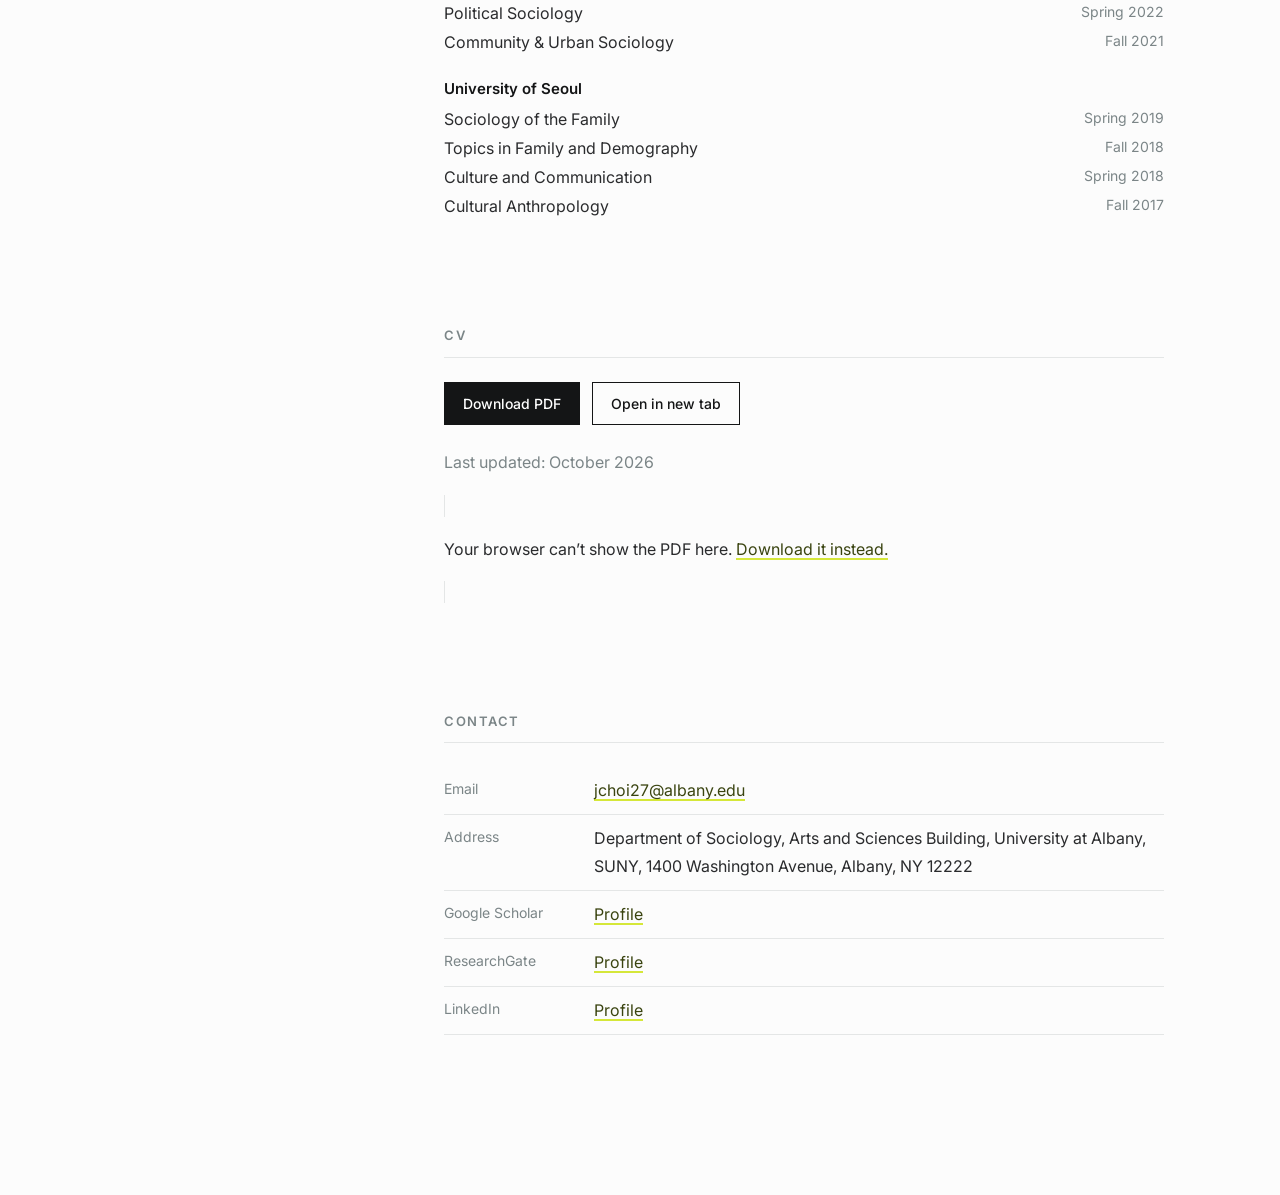
==== commit 7d37c7ee: "Add files via upload" ====
--- a/index.html
+++ b/index.html
@@ -5,7 +5,7 @@
   <meta name="viewport" content="width=device-width, initial-scale=1">
   <title>Jiwon Choi</title>
   <link rel="icon" href="images/favicon.svg?v=2" type="image/svg+xml">
-  <link rel="stylesheet" href="style.css">
+  <link rel="stylesheet" href="style.css?v=4">
 </head>
 <body>
   <div class="layout">
--- a/style.css
+++ b/style.css
@@ -11,7 +11,9 @@
   --line: #e4e6e6;        /* 구분선 */
   --accent: #d5e739;      /* 포인트 색: PANTONE 388 U (로고와 같은 색) */
   --link: #3a4410;        /* 링크 글자색: 짙은 올리브 (로고 글자와 같은 색) */
-  --side-width: 320px;    /* 왼쪽 사이드바 너비 */
+  --side-width: 396px;    /* 왼쪽 사이드바 너비 (사진 폭 = 너비 - 왼쪽 여백 - 오른쪽 여백) */
+  --side-pad-left: 90px;  /* 사이드바 왼쪽 여백 */
+  --side-pad-right: 56px; /* 사이드바 오른쪽 여백 */
 }
 
 * { box-sizing: border-box; }
@@ -28,7 +30,12 @@
 a:hover { text-decoration-color: var(--link); }
 
 /* ===== 전체 배치: 왼쪽 사이드바(고정) + 오른쪽 본문(스크롤) ===== */
-.layout { display: flex; min-height: 100vh; }
+.layout {
+  display: flex;
+  min-height: 100vh;
+  max-width: 1280px;      /* 큰 화면에서 전체를 가운데로 모아 오른쪽 빈 공간을 줄임 */
+  margin: 0 auto;
+}
 
 /* ===== 왼쪽 사이드바 ===== */
 .sidebar {
@@ -38,7 +45,7 @@
   top: 0;
   height: 100vh;
   overflow-y: auto;
-  padding: 40px 36px 28px;
+  padding: 40px var(--side-pad-right) 28px var(--side-pad-left);
   display: flex;
   flex-direction: column;
 }
@@ -57,16 +64,16 @@
 }
 .name-rule {
   position: relative;
-  height: 1px;
-  background: var(--heading);
+  height: 2px;
+  background: var(--accent);   /* PANTONE 388 U */
   margin: 0 0 28px -16px;   /* 선이 이름보다 살짝 왼쪽에서 시작 */
 }
 .name-rule::before {
   content: "";
   position: absolute;
   left: 0; top: -4px;
-  width: 9px; height: 9px;
-  background: var(--heading);
+  width: 10px; height: 10px;
+  background: var(--accent);   /* PANTONE 388 U */
 }
 
 /* 프로필 사진 (네모) : aspect-ratio 로 비율 조절 */
@@ -113,8 +120,8 @@
 .copyright { margin: 10px 0 0; font-size: 13px; color: var(--muted); }
 
 /* ===== 오른쪽 본문 ===== */
-main { flex: 1; min-width: 0; padding: 40px 64px 120px; }
-.content { max-width: 760px; }
+main { flex: 1; min-width: 0; padding: 40px 72px 120px 48px; }
+.content { max-width: 720px; }
 
 section { scroll-margin-top: 32px; padding-top: 8px; margin-bottom: 96px; }
 section:last-child { margin-bottom: 40px; }
@@ -173,7 +180,7 @@
 td:first-child { width: 150px; color: var(--muted); font-size: 14px; }
 
 /* ===== 태블릿·휴대폰: 사이드바가 위로, 메뉴는 가로 한 줄 ===== */
-@media (max-width: 900px) {
+@media (max-width: 960px) {
   .layout { flex-direction: column; }
   .sidebar { width: 100%; height: auto; position: static; padding: 28px 20px 8px; }
   .side-photo { width: 200px; margin: 0 auto; }
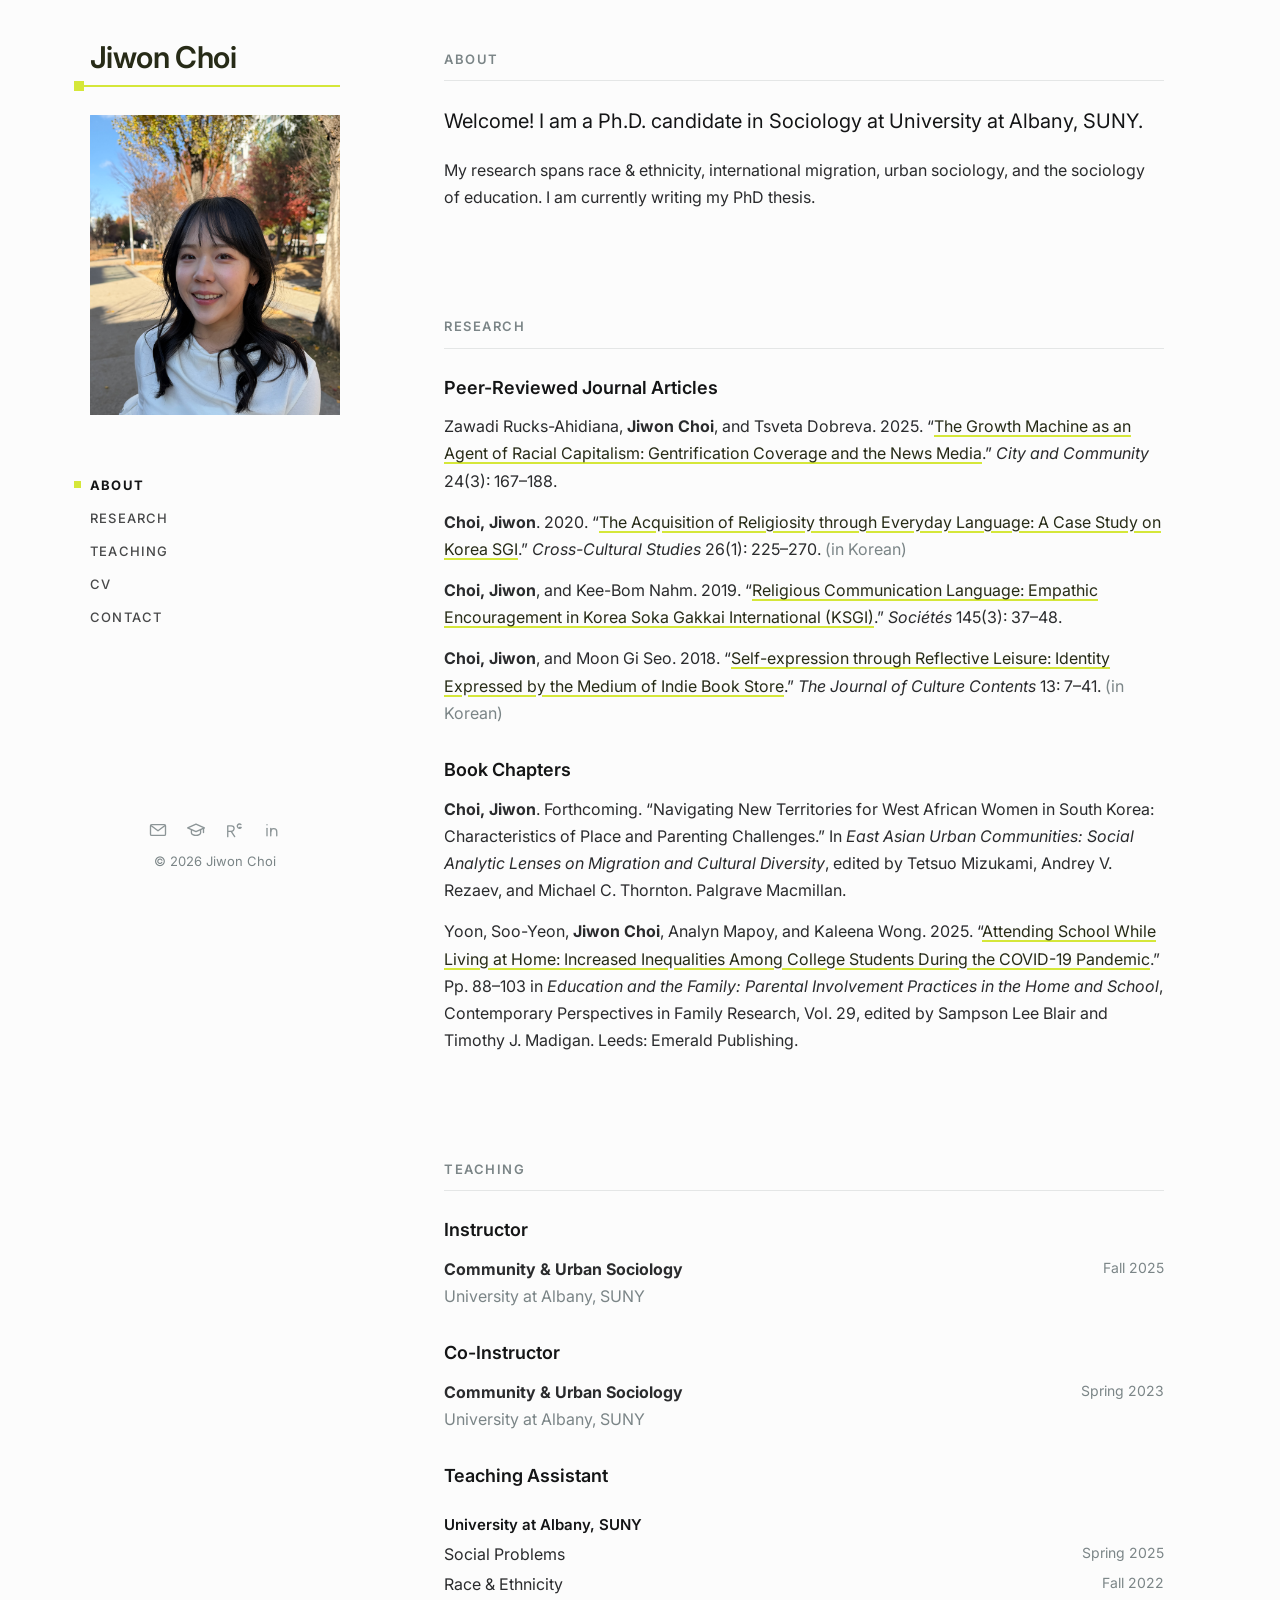
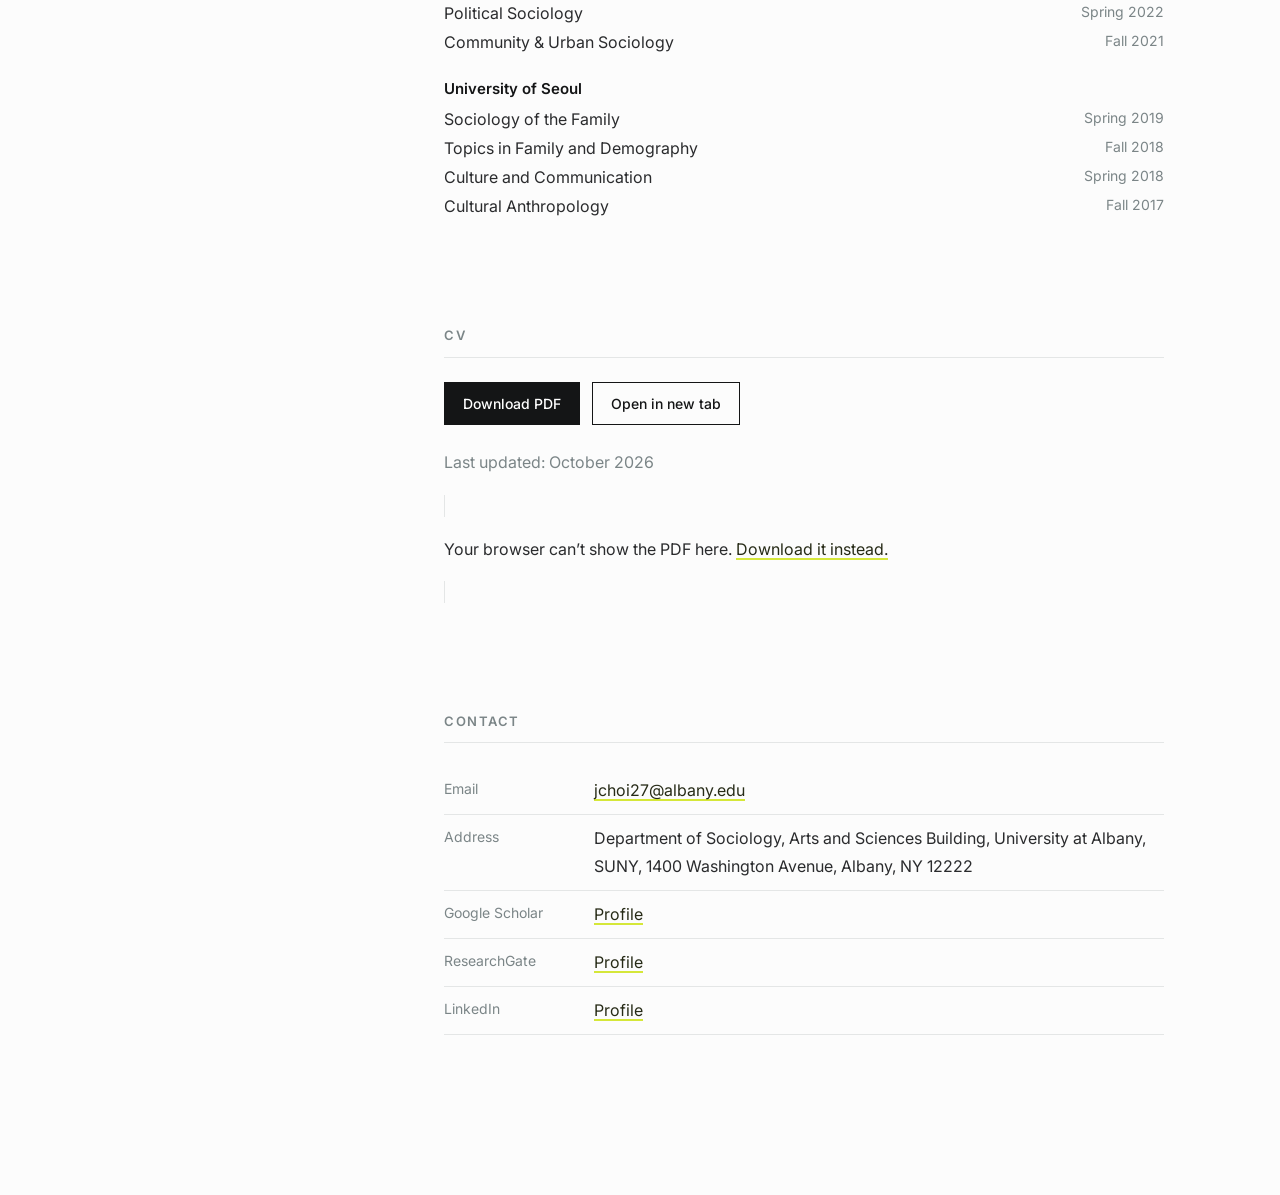
==== commit 5b73b4ec: "Add files via upload" ====
--- a/index.html
+++ b/index.html
@@ -5,7 +5,7 @@
   <meta name="viewport" content="width=device-width, initial-scale=1">
   <title>Jiwon Choi</title>
   <link rel="icon" href="images/favicon.svg?v=2" type="image/svg+xml">
-  <link rel="stylesheet" href="style.css?v=4">
+  <link rel="stylesheet" href="style.css?v=5">
 </head>
 <body>
   <div class="layout">
--- a/style.css
+++ b/style.css
@@ -10,7 +10,7 @@
   --icon: #8c9597;        /* 아이콘 색 */
   --line: #e4e6e6;        /* 구분선 */
   --accent: #d5e739;      /* 포인트 색: PANTONE 388 U (로고와 같은 색) */
-  --link: #3a4410;        /* 링크 글자색: 짙은 올리브 (로고 글자와 같은 색) */
+  --link: #272b17;        /* 이름·링크 글자색: 올리브 블랙 */
   --side-width: 396px;    /* 왼쪽 사이드바 너비 (사진 폭 = 너비 - 왼쪽 여백 - 오른쪽 여백) */
   --side-pad-left: 90px;  /* 사이드바 왼쪽 여백 */
   --side-pad-right: 56px; /* 사이드바 오른쪽 여백 */
@@ -49,6 +49,7 @@
   display: flex;
   flex-direction: column;
 }
+.sidebar > * { flex-shrink: 0; }   /* 창 높이가 낮아도 사이드바 요소(이름 밑 줄 등)가 눌려 사라지지 않게 */
 
 /* 이름 + 아래 가로선 + 왼쪽 끝 작은 네모 */
 .side-name {
@@ -59,7 +60,7 @@
   font-weight: 600;
   letter-spacing: -0.02em;
   line-height: 1.15;
-  color: var(--heading);
+  color: var(--link);      /* 올리브 블랙 #272B17 */
   text-decoration: none;
 }
 .name-rule {
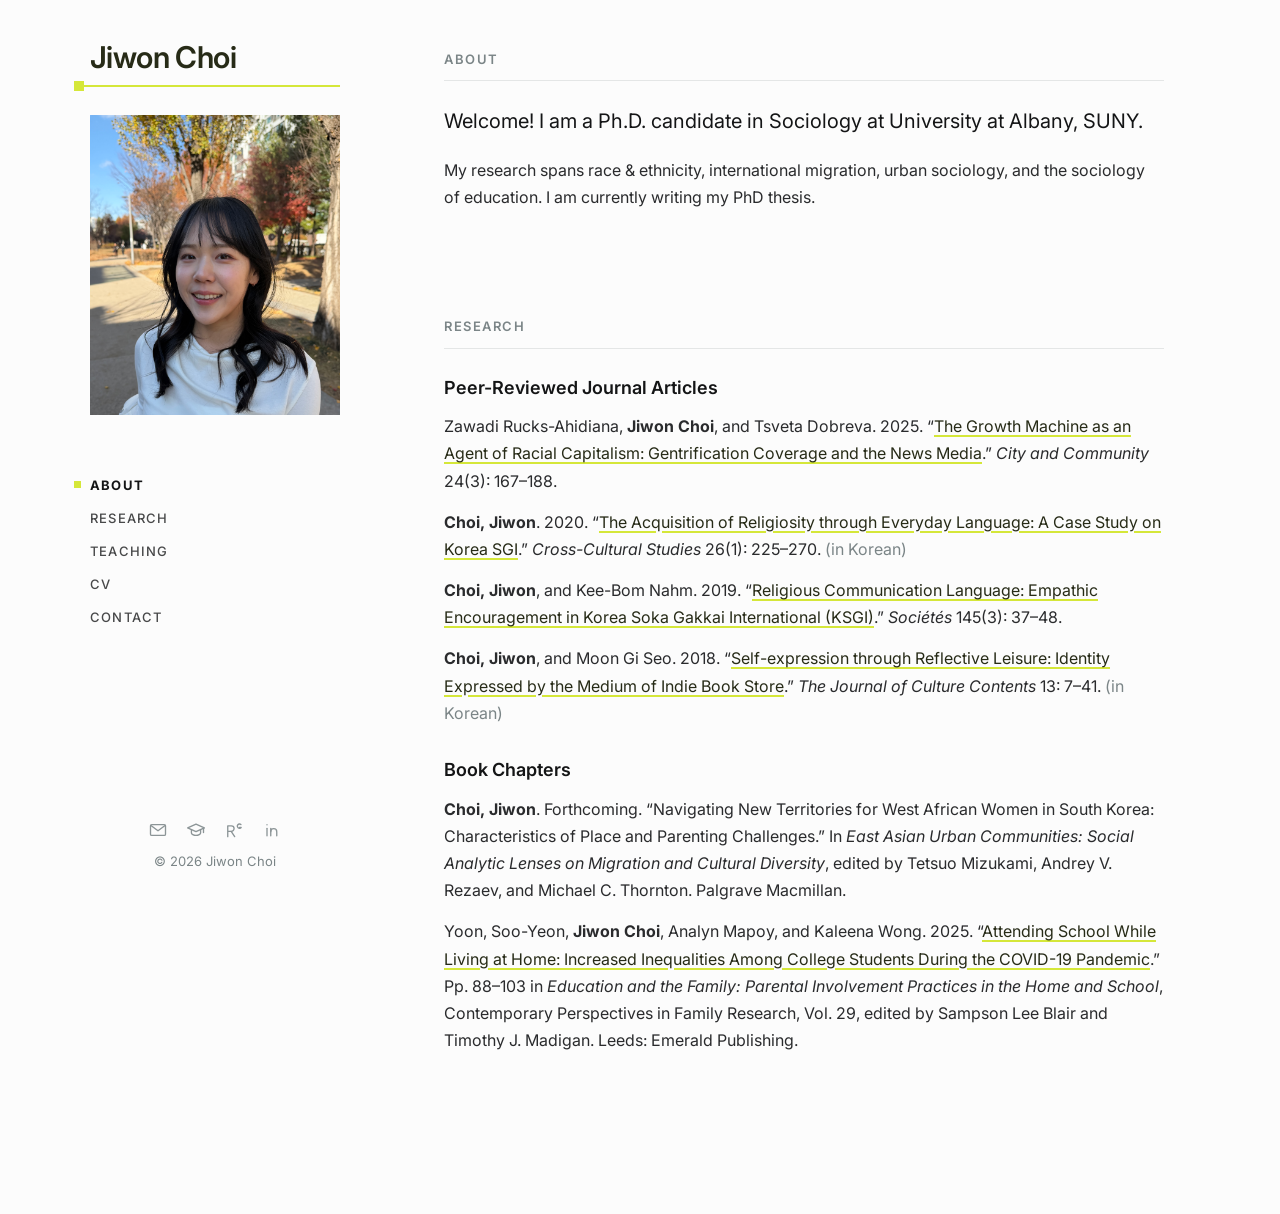
==== commit 8b55ca6b: "Add files via upload" ====
--- a/index.html
+++ b/index.html
@@ -12,19 +12,20 @@
 
     <!-- ===================== 왼쪽 사이드바 (고정) ===================== -->
     <aside class="sidebar">
-      <a class="side-name" href="#about">Jiwon Choi</a>
+      <a class="side-name" href="index.html">Jiwon Choi</a>
       <div class="name-rule"></div>
 
       <!-- 프로필 사진: images 폴더의 profile.jpg -->
       <img class="side-photo" src="images/profile.jpg" alt="Jiwon Choi">
 
       <!-- 메뉴: href="#구역이름" 이 오른쪽 본문의 section id 와 연결됩니다 -->
+      <!-- 메뉴: About·Research 는 첫 페이지 안의 구역, 나머지는 별도 페이지 -->
       <ul class="nav">
         <li><a href="#about">About</a></li>
         <li><a href="#research">Research</a></li>
-        <li><a href="#teaching">Teaching</a></li>
-        <li><a href="#cv">CV</a></li>
-        <li><a href="#contact">Contact</a></li>
+        <li><a href="teaching.html">Teaching</a></li>
+        <li><a href="cv.html">CV</a></li>
+        <li><a href="contact.html">Contact</a></li>
       </ul>
 
       <div class="side-bottom">
@@ -47,7 +48,7 @@
       </div>
     </aside>
 
-    <!-- ===================== 오른쪽 본문 (스크롤) ===================== -->
+    <!-- ===================== 오른쪽 본문 ===================== -->
     <main>
       <div class="content">
 
@@ -76,64 +77,6 @@
           </ul>
         </section>
 
-        <!-- ===== TEACHING ===== -->
-        <section id="teaching">
-          <h2>Teaching</h2>
-
-          <h3>Instructor</h3>
-          <div class="item">
-            <div class="entry"><strong>Community &amp; Urban Sociology</strong><span class="when">Fall 2025</span></div>
-            <p class="muted">University at Albany, SUNY</p>
-          </div>
-
-          <h3>Co-Instructor</h3>
-          <div class="item">
-            <div class="entry"><strong>Community &amp; Urban Sociology</strong><span class="when">Spring 2023</span></div>
-            <p class="muted">University at Albany, SUNY</p>
-          </div>
-
-          <h3>Teaching Assistant</h3>
-          <div class="tight">
-            <h4>University at Albany, SUNY</h4>
-            <div class="entry"><span>Social Problems</span><span class="when">Spring 2025</span></div>
-            <div class="entry"><span>Race &amp; Ethnicity</span><span class="when">Fall 2022</span></div>
-            <div class="entry"><span>Political Sociology</span><span class="when">Spring 2022</span></div>
-            <div class="entry"><span>Community &amp; Urban Sociology</span><span class="when">Fall 2021</span></div>
-
-            <h4>University of Seoul</h4>
-            <div class="entry"><span>Sociology of the Family</span><span class="when">Spring 2019</span></div>
-            <div class="entry"><span>Topics in Family and Demography</span><span class="when">Fall 2018</span></div>
-            <div class="entry"><span>Culture and Communication</span><span class="when">Spring 2018</span></div>
-            <div class="entry"><span>Cultural Anthropology</span><span class="when">Fall 2017</span></div>
-          </div>
-        </section>
-
-        <!-- ===== CV ===== -->
-        <section id="cv">
-          <h2>CV</h2>
-          <p>
-            <a class="button solid" href="files/cv.pdf" download="Jiwon_Choi_CV.pdf">Download PDF</a>
-            <a class="button" href="files/cv.pdf" target="_blank">Open in new tab</a>
-          </p>
-          <p class="muted">Last updated: October 2026</p>
-          <!-- CV를 새로 올릴 때마다 ?v= 뒤 숫자를 하나씩 올리세요 -->
-          <object class="pdf-frame" data="files/cv.pdf?v=2" type="application/pdf">
-            <p>Your browser can’t show the PDF here. <a href="files/cv.pdf">Download it instead.</a></p>
-          </object>
-        </section>
-
-        <!-- ===== CONTACT ===== -->
-        <section id="contact">
-          <h2>Contact</h2>
-          <table>
-            <tr><td>Email</td><td><a href="mailto:jchoi27@albany.edu">jchoi27@albany.edu</a></td></tr>
-            <tr><td>Address</td><td>Department of Sociology, Arts and Sciences Building, University at Albany, SUNY, 1400 Washington Avenue, Albany, NY 12222</td></tr>
-            <tr><td>Google Scholar</td><td><a href="https://scholar.google.com/citations?user=bQFxTnsAAAAJ&amp;hl=en">Profile</a></td></tr>
-            <tr><td>ResearchGate</td><td><a href="https://www.researchgate.net/profile/Jiwon-Choi-56">Profile</a></td></tr>
-            <tr><td>LinkedIn</td><td><a href="https://www.linkedin.com/in/jiwon-choi-sociology">Profile</a></td></tr>
-          </table>
-        </section>
-
       </div>
     </main>
 
@@ -142,7 +85,8 @@
   <!-- 스크롤 위치에 따라 왼쪽 메뉴의 현재 구역을 표시 -->
   <script>
     (function () {
-      var links = document.querySelectorAll('.nav a');
+      var links = document.querySelectorAll('.nav a[href^="#"]');
+      if (!links.length) return;   /* 다른 페이지에서는 실행하지 않음 */
       var sections = Array.prototype.map.call(links, function (a) {
         return document.querySelector(a.getAttribute('href'));
       });
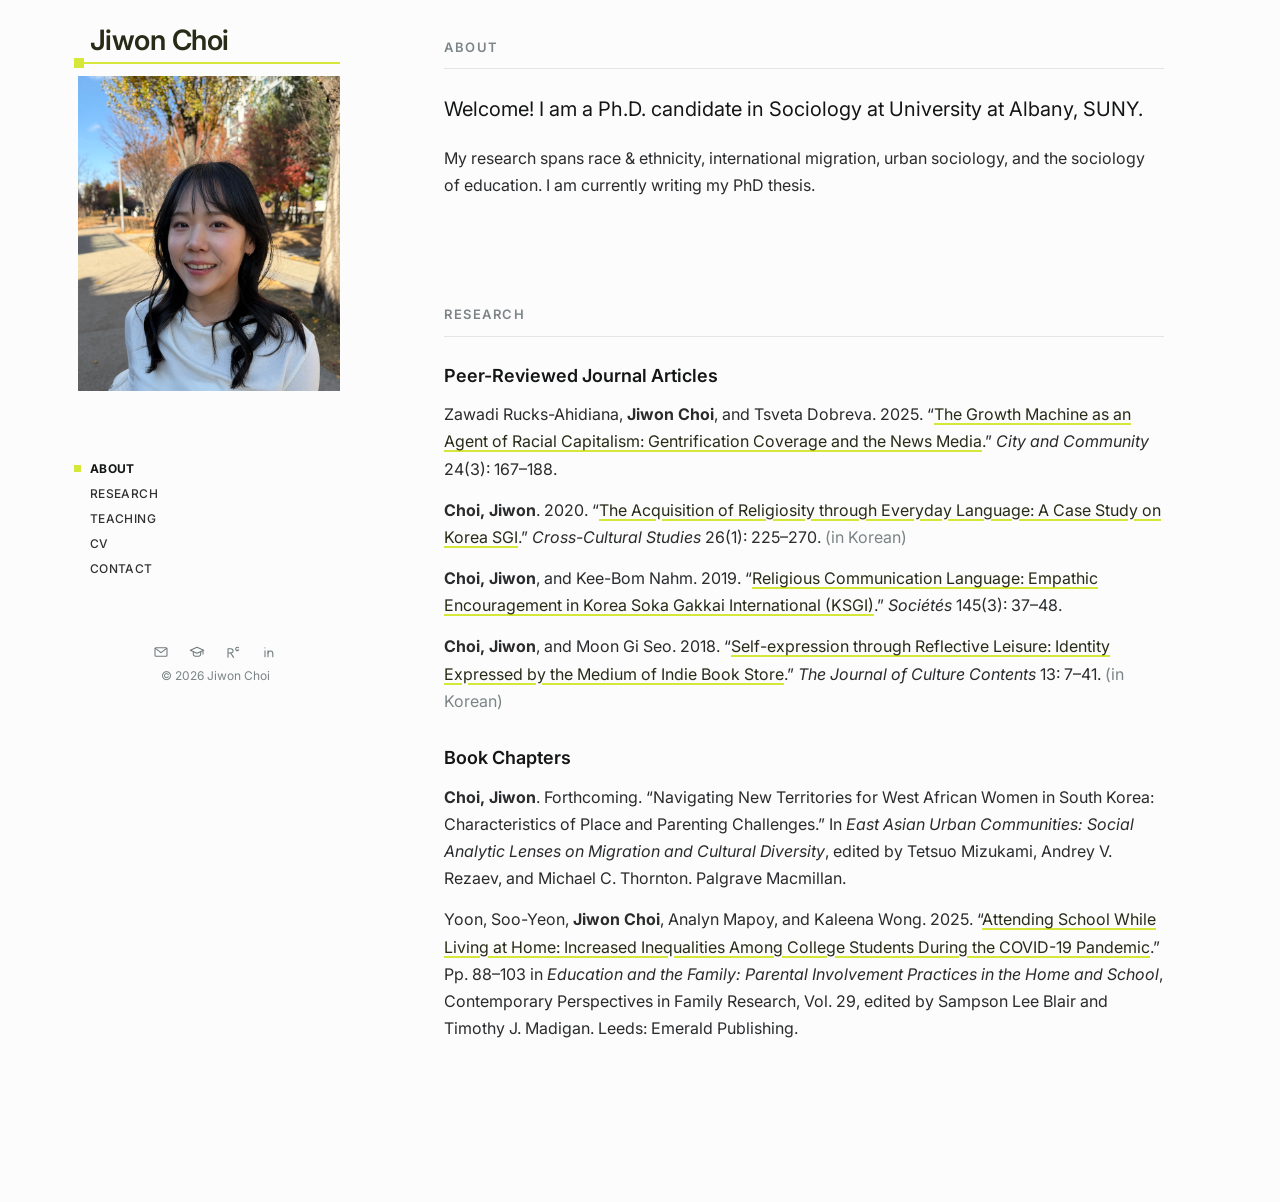
==== commit 5e7fc75b: "Add files via upload" ====
--- a/index.html
+++ b/index.html
@@ -5,7 +5,7 @@
   <meta name="viewport" content="width=device-width, initial-scale=1">
   <title>Jiwon Choi</title>
   <link rel="icon" href="images/favicon.svg?v=2" type="image/svg+xml">
-  <link rel="stylesheet" href="style.css?v=5">
+  <link rel="stylesheet" href="style.css?v=7">
 </head>
 <body>
   <div class="layout">
@@ -24,7 +24,7 @@
         <li><a href="#about">About</a></li>
         <li><a href="#research">Research</a></li>
         <li><a href="teaching.html">Teaching</a></li>
-        <li><a href="cv.html">CV</a></li>
+        <li><a href="files/cv.pdf" target="_blank">CV</a></li>   <!-- CV PDF를 새 탭에서 바로 열기 -->
         <li><a href="contact.html">Contact</a></li>
       </ul>
 
--- a/style.css
+++ b/style.css
@@ -7,7 +7,7 @@
   --text: #2a2b2d;        /* 기본 글자 */
   --heading: #141516;     /* 이름·제목 */
   --muted: #7b8587;       /* 회색 글자 (날짜, 저작권 등) */
-  --icon: #8c9597;        /* 아이콘 색 */
+  --icon: #6f7a7c;        /* 아이콘 색 */
   --line: #e4e6e6;        /* 구분선 */
   --accent: #d5e739;      /* 포인트 색: PANTONE 388 U (로고와 같은 색) */
   --link: #272b17;        /* 이름·링크 글자색: 올리브 블랙 */
@@ -45,7 +45,7 @@
   top: 0;
   height: 100vh;
   overflow-y: auto;
-  padding: 40px var(--side-pad-right) 28px var(--side-pad-left);
+  padding: 24px var(--side-pad-right) 20px var(--side-pad-left);   /* 위 24px, 아래 20px */
   display: flex;
   flex-direction: column;
 }
@@ -55,8 +55,8 @@
 .side-name {
   display: block;
   margin: 0 0 0 0;
-  padding-bottom: 10px;
-  font-size: 30px;
+  padding-bottom: 6px;
+  font-size: 28px;
   font-weight: 600;
   letter-spacing: -0.02em;
   line-height: 1.15;
@@ -67,7 +67,7 @@
   position: relative;
   height: 2px;
   background: var(--accent);   /* PANTONE 388 U */
-  margin: 0 0 28px -16px;   /* 선이 이름보다 살짝 왼쪽에서 시작 */
+  margin: 0 0 12px -16px;   /* 선이 이름보다 살짝 왼쪽에서 시작 */
 }
 .name-rule::before {
   content: "";
@@ -80,25 +80,27 @@
 /* 프로필 사진 (네모) : aspect-ratio 로 비율 조절 */
 .side-photo {
   display: block;
-  width: 100%;
-  aspect-ratio: 5 / 6;
+  width: calc(100% + 12px);   /* 사진은 이름보다 12px 왼쪽에서 시작 */
+  margin-left: -12px;
+  /* 사진 높이: 최대 315px, 창이 낮으면 사이드바가 한 화면에 들어오도록 자동으로 줄어듦 */
+  height: clamp(120px, calc(100vh - 400px), 315px);
   object-fit: cover;
   background: #eceeee;
 }
 
 /* 메뉴 */
-.nav { list-style: none; margin: 56px 0 0; padding: 0; }
-.nav li { margin: 0 0 6px; }
+.nav { list-style: none; margin: 64px 0 0; padding: 0; }   /* 사진과 메뉴 사이 간격 */
+.nav li { margin: 0; height: 25px; line-height: 25px; }   /* 메뉴 줄 간격 */
 .nav a {
   position: relative;
   display: inline-block;
-  font-size: 13px;
+  font-size: 12px;
   font-weight: 500;
-  letter-spacing: 0.09em;
+  letter-spacing: 0.03em;
   text-transform: uppercase;
   color: var(--heading);
   text-decoration: none;
-  opacity: .78;
+  opacity: .88;
 }
 .nav a:hover { opacity: 1; }
 /* 지금 보고 있는 구역: 글자 진하게 + 왼쪽에 포인트색 네모 */
@@ -113,15 +115,15 @@
 }
 
 /* 아래쪽: 아이콘 + 저작권 */
-.side-bottom { margin-top: auto; padding-top: 40px; text-align: center; }
-.icons { display: flex; justify-content: center; gap: 18px; }
+.side-bottom { margin-top: 64px; text-align: center; }   /* 메뉴와 아이콘 사이 간격 */
+.icons { display: flex; justify-content: center; gap: 20px; }
 .icons a { color: var(--icon); line-height: 0; text-decoration: none; }
 .icons a:hover { color: var(--heading); }
-.icons svg { width: 20px; height: 20px; }
-.copyright { margin: 10px 0 0; font-size: 13px; color: var(--muted); }
+.icons svg { width: 16px; height: 16px; }
+.copyright { margin: 8px 0 0; font-size: 12px; line-height: 1.3; color: var(--muted); }   /* 아이콘과 저작권 사이 간격 */
 
 /* ===== 오른쪽 본문 ===== */
-main { flex: 1; min-width: 0; padding: 40px 72px 120px 48px; }
+main { flex: 1; min-width: 0; padding: 28px 72px 120px 48px; }
 .content { max-width: 720px; }
 
 section { scroll-margin-top: 32px; padding-top: 8px; margin-bottom: 96px; }
@@ -184,13 +186,13 @@
 @media (max-width: 960px) {
   .layout { flex-direction: column; }
   .sidebar { width: 100%; height: auto; position: static; padding: 28px 20px 8px; }
-  .side-photo { width: 200px; margin: 0 auto; }
+  .side-photo { width: 200px; height: 240px; margin: 0 auto; }
   .nav { margin-top: 24px; display: flex; flex-wrap: wrap; justify-content: center; gap: 4px 14px; }
   .nav a { font-size: 12px; letter-spacing: 0.06em; }
   .nav li { margin: 0; }
   .nav a.active::before { display: none; }
   .nav a.active { text-decoration: underline; text-decoration-color: var(--accent); text-decoration-thickness: 3px; text-underline-offset: 5px; }
-  .side-bottom { padding-top: 18px; }
+  .side-bottom { margin-top: 20px; }
   main { padding: 32px 20px 80px; }
   section { margin-bottom: 64px; }
   .pdf-frame { height: 70vh; }
